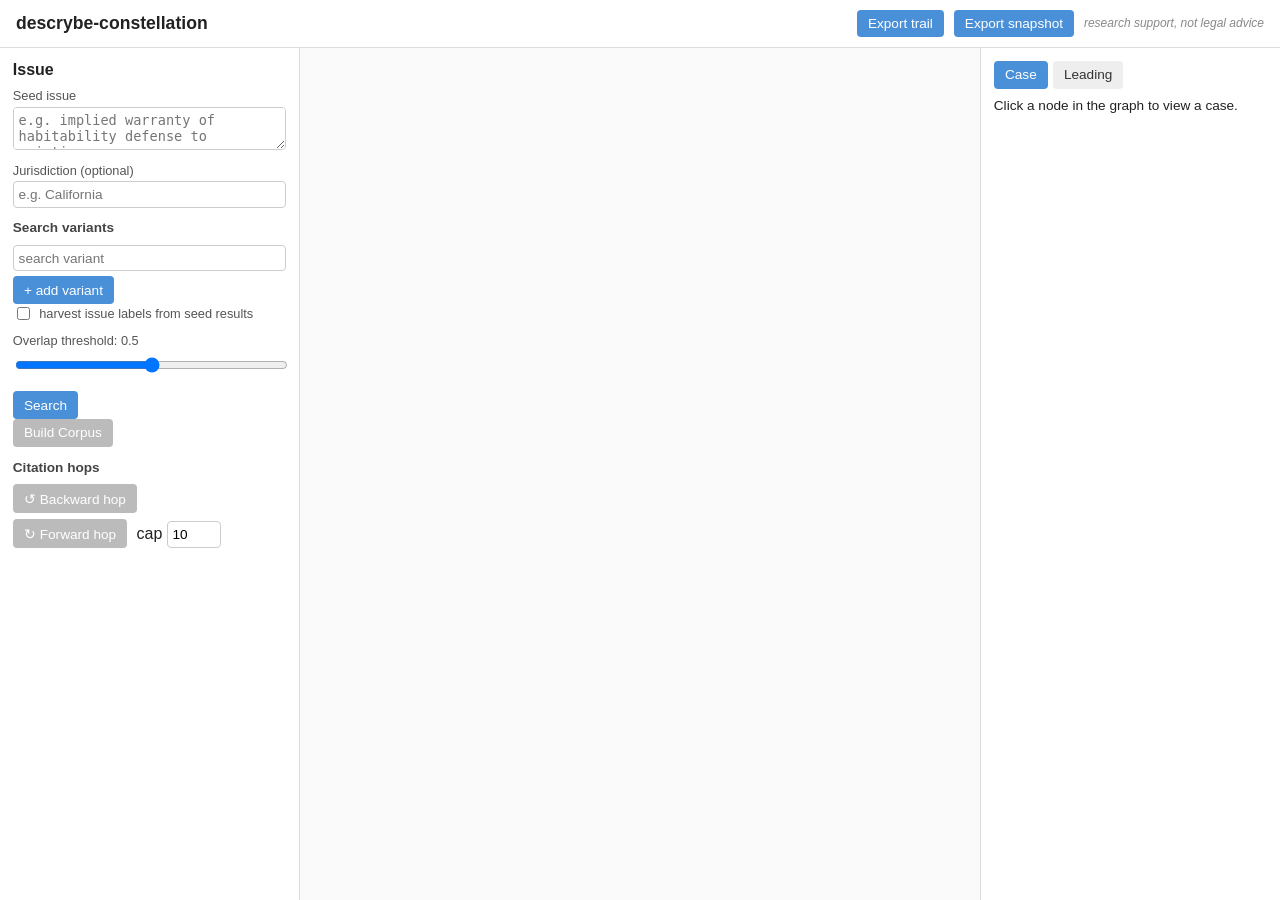
==== static/index.html @ 6dfc7952 "web: FastAPI app + Cytoscape UI over the corpus engine Adds the web-app layer on top of the finished" ====
<!doctype html>
<html>
<head>
<meta charset="utf-8">
<title>descrybe-constellation</title>
<link rel="stylesheet" href="/static/style.css">
</head>
<body>
<header id="app-header">
  <h1>descrybe-constellation</h1>
  <div class="header-actions">
    <button id="export-trail">Export trail</button>
    <button id="export-snapshot">Export snapshot</button>
    <span class="note">research support, not legal advice</span>
  </div>
</header>

<main>
  <section id="pane-left">
    <h2>Issue</h2>
    <label>Seed issue
      <textarea id="seed" rows="2" placeholder="e.g. implied warranty of habitability defense to eviction"></textarea>
    </label>
    <label>Jurisdiction (optional)
      <input id="jurisdiction" type="text" placeholder="e.g. California">
    </label>

    <div id="variants">
      <h3>Search variants</h3>
      <div id="variant-list"></div>
      <button id="add-variant" type="button">+ add variant</button>
    </div>

    <label class="checkbox-row">
      <input id="harvest-labels" type="checkbox">
      harvest issue labels from seed results
    </label>

    <label>Overlap threshold: <span id="threshold-value">0.5</span>
      <input id="threshold" type="range" min="0" max="1" step="0.05" value="0.5">
    </label>

    <button id="search-btn" type="button">Search</button>

    <div id="clusters"></div>

    <button id="build-corpus-btn" type="button" disabled>Build Corpus</button>

    <div id="hop-controls">
      <h3>Citation hops</h3>
      <button id="hop-backward" type="button" disabled>&#8634; Backward hop</button>
      <div>
        <button id="hop-forward" type="button" disabled>&#8635; Forward hop</button>
        cap <input id="forward-cap" type="number" min="1" value="10" style="width:4em">
      </div>
      <div id="calls-hint" class="hint"></div>
    </div>

    <div id="status-line" class="status"></div>
  </section>

  <section id="pane-center">
    <div id="cy"></div>
  </section>

  <section id="pane-right">
    <div class="tabs">
      <button class="tab-btn active" data-tab="case">Case</button>
      <button class="tab-btn" data-tab="leading">Leading</button>
    </div>

    <div id="tab-case" class="tab-panel active">
      <div id="case-empty">Click a node in the graph to view a case.</div>
      <div id="case-card" style="display:none">
        <h3 id="case-name"></h3>
        <div id="case-meta"></div>
        <div id="case-numbers"></div>
        <div id="case-treatment"></div>
        <details id="case-summary-wrap">
          <summary><span class="tag">[Descrybe]</span> Summary</summary>
          <div id="case-summary"></div>
        </details>
        <div id="case-status"></div>
        <div class="focus-row">
          <input id="focus-input" type="text" placeholder="focus a passage on...">
          <button id="focus-btn" type="button">Get passage</button>
        </div>
        <div id="case-passage"></div>
      </div>
    </div>

    <div id="tab-leading" class="tab-panel">
      <h3>Ranked top</h3>
      <table id="ranked-table">
        <thead><tr><th>cited-by</th><th>searches</th><th>court wt</th><th>name</th><th>date</th></tr></thead>
        <tbody></tbody>
      </table>
      <h3>Foundational candidates</h3>
      <ul id="foundational-list"></ul>
    </div>
  </section>
</main>

<script src="/vendor/cytoscape.min.js"></script>
<script src="/static/app.js"></script>
</body>
</html>
---- static/style.css ----
* { box-sizing: border-box; }

body {
  margin: 0;
  font-family: -apple-system, BlinkMacSystemFont, "Segoe UI", Helvetica, Arial, sans-serif;
  background: #fafafa;
  color: #222;
  height: 100vh;
  display: flex;
  flex-direction: column;
}

#app-header {
  display: flex;
  align-items: center;
  justify-content: space-between;
  padding: 0.6rem 1rem;
  background: #fff;
  border-bottom: 1px solid #ddd;
}

#app-header h1 { font-size: 1.1rem; margin: 0; }

.header-actions { display: flex; align-items: center; gap: 0.6rem; }

.note { color: #888; font-size: 0.75rem; font-style: italic; }

button {
  background: #4a90d9;
  color: #fff;
  border: none;
  border-radius: 4px;
  padding: 0.4rem 0.7rem;
  font-size: 0.85rem;
  cursor: pointer;
}

button:disabled { background: #bbb; cursor: default; }

button:hover:not(:disabled) { background: #3a7bc0; }

main {
  flex: 1;
  display: flex;
  min-height: 0;
}

#pane-left, #pane-right {
  width: 300px;
  flex-shrink: 0;
  overflow-y: auto;
  padding: 0.8rem;
  background: #fff;
  border-right: 1px solid #ddd;
}

#pane-right { border-right: none; border-left: 1px solid #ddd; }

#pane-center { flex: 1; position: relative; }

#cy { position: absolute; inset: 0; }

label { display: block; font-size: 0.8rem; color: #555; margin-bottom: 0.6rem; }

input, textarea {
  width: 100%;
  font-size: 0.85rem;
  padding: 0.3rem;
  border: 1px solid #ccc;
  border-radius: 4px;
  margin-top: 0.2rem;
}

.checkbox-row { display: flex; align-items: center; gap: 0.4rem; }
.checkbox-row input { width: auto; }

h2 { font-size: 1rem; margin: 0 0 0.6rem; }
h3 { font-size: 0.85rem; margin: 0.8rem 0 0.4rem; color: #444; }

#variant-list input { margin-bottom: 0.3rem; }

.chip {
  display: inline-block;
  margin: 0.15rem;
  padding: 0.25rem 0.55rem;
  border-radius: 12px;
  font-size: 0.75rem;
  cursor: pointer;
  border: 1px solid #4a90d9;
}

.chip.included { background: #4a90d9; color: #fff; }
.chip.excluded { background: #fff; color: #4a90d9; }

.status { font-size: 0.75rem; color: #a05; margin-top: 0.6rem; white-space: pre-wrap; }
.hint { font-size: 0.75rem; color: #888; margin-top: 0.3rem; }

#hop-controls button { margin: 0.2rem 0.3rem 0.2rem 0; }

.tabs { display: flex; gap: 0.3rem; margin-bottom: 0.6rem; }
.tab-btn { background: #eee; color: #333; }
.tab-btn.active { background: #4a90d9; color: #fff; }
.tab-panel { display: none; font-size: 0.85rem; }
.tab-panel.active { display: block; }

.tag {
  display: inline-block;
  background: #eef;
  color: #446;
  font-size: 0.7rem;
  padding: 0.1rem 0.35rem;
  border-radius: 3px;
  margin-right: 0.3rem;
}

#case-meta, #case-numbers, #case-treatment, #case-status { font-size: 0.8rem; margin: 0.3rem 0; }

#case-summary { font-size: 0.8rem; max-height: 40vh; overflow-y: auto; white-space: pre-wrap; }

.focus-row { display: flex; gap: 0.3rem; margin-top: 0.6rem; }
.focus-row input { margin: 0; }

#case-passage { font-size: 0.8rem; margin-top: 0.4rem; white-space: pre-wrap; }

table { width: 100%; border-collapse: collapse; font-size: 0.75rem; }
th, td { text-align: left; padding: 0.2rem 0.3rem; border-bottom: 1px solid #eee; }
tr.row-clickable { cursor: pointer; }
tr.row-clickable:hover { background: #f0f6ff; }

#foundational-list { font-size: 0.78rem; padding-left: 1.1rem; }
#foundational-list li { cursor: pointer; margin-bottom: 0.2rem; }
#foundational-list li:hover { color: #4a90d9; }
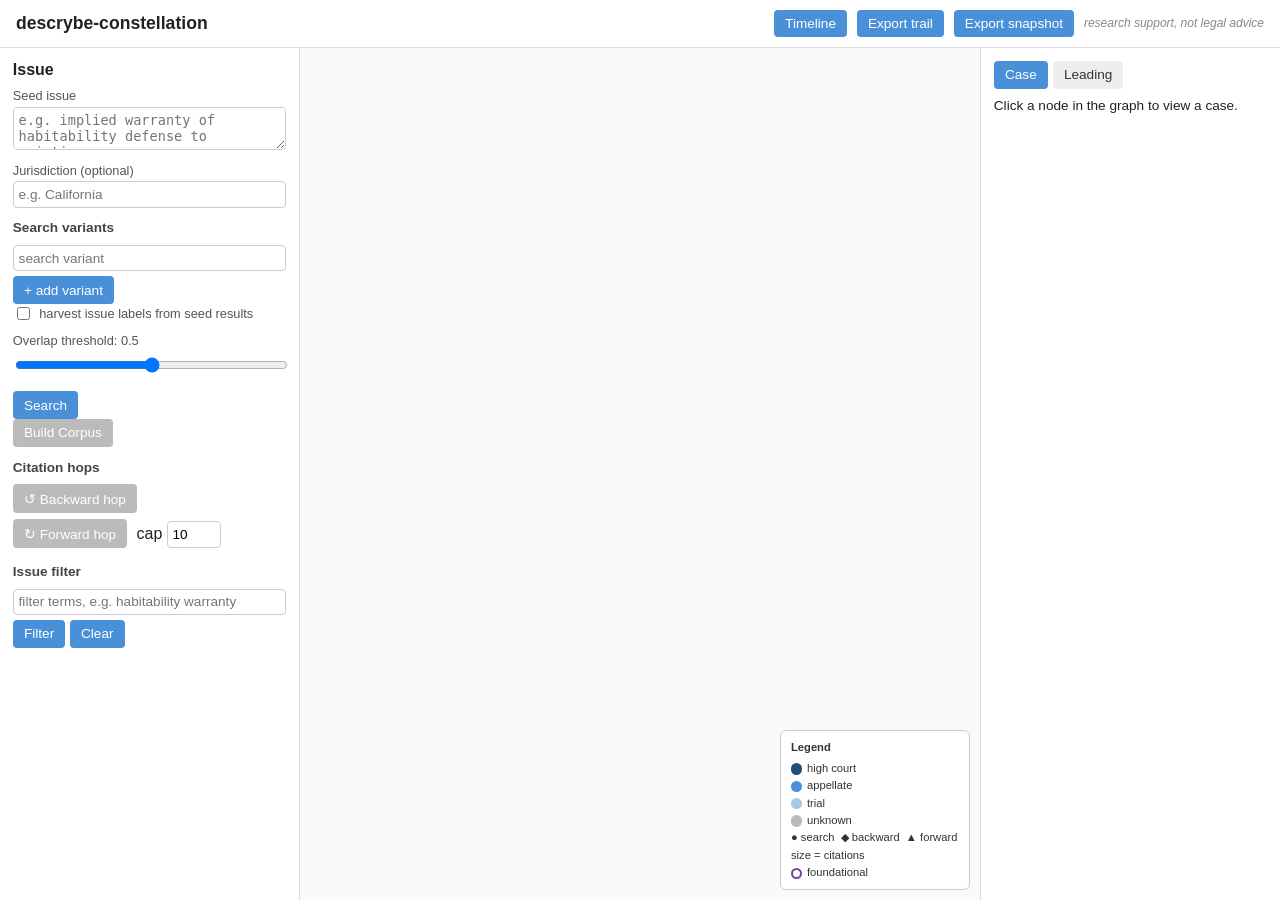
==== commit bf06faa2: "Add court-level/citation-count encoding, timeline layout, issue filter Court backfill (cl.court_of_c" ====
--- a/static/index.html
+++ b/static/index.html
@@ -9,6 +9,7 @@
 <header id="app-header">
   <h1>descrybe-constellation</h1>
   <div class="header-actions">
+    <button id="layout-toggle" type="button">Timeline</button>
     <button id="export-trail">Export trail</button>
     <button id="export-snapshot">Export snapshot</button>
     <span class="note">research support, not legal advice</span>
@@ -56,11 +57,32 @@
       <div id="calls-hint" class="hint"></div>
     </div>
 
+    <div id="issue-filter">
+      <h3>Issue filter</h3>
+      <input id="issue-filter-input" type="text" placeholder="filter terms, e.g. habitability warranty">
+      <div>
+        <button id="issue-filter-btn" type="button">Filter</button>
+        <button id="issue-filter-clear" type="button">Clear</button>
+      </div>
+      <div id="issue-filter-status" class="hint"></div>
+    </div>
+
     <div id="status-line" class="status"></div>
   </section>
 
   <section id="pane-center">
     <div id="cy"></div>
+    <div id="timeline-axis"></div>
+    <div id="legend">
+      <div class="legend-title">Legend</div>
+      <div><span class="legend-swatch" style="background:#1f4e79"></span>high court</div>
+      <div><span class="legend-swatch" style="background:#4a90d9"></span>appellate</div>
+      <div><span class="legend-swatch" style="background:#a7c7e7"></span>trial</div>
+      <div><span class="legend-swatch" style="background:#bbb"></span>unknown</div>
+      <div>&#9679; search &nbsp;&#9670; backward &nbsp;&#9650; forward</div>
+      <div>size = citations</div>
+      <div><span class="legend-ring"></span>foundational</div>
+    </div>
   </section>
 
   <section id="pane-right">
--- a/static/style.css
+++ b/static/style.css
@@ -130,3 +130,69 @@
 #foundational-list { font-size: 0.78rem; padding-left: 1.1rem; }
 #foundational-list li { cursor: pointer; margin-bottom: 0.2rem; }
 #foundational-list li:hover { color: #4a90d9; }
+
+#issue-filter { margin-top: 0.8rem; }
+#issue-filter input { margin-bottom: 0.3rem; }
+#issue-filter-status { font-size: 0.75rem; color: #444; margin-top: 0.2rem; }
+
+#legend {
+  position: absolute;
+  right: 0.6rem;
+  bottom: 0.6rem;
+  width: 190px;
+  background: rgba(255, 255, 255, 0.92);
+  border: 1px solid #ccc;
+  border-radius: 6px;
+  padding: 0.5rem 0.6rem;
+  font-size: 0.7rem;
+  color: #333;
+  line-height: 1.55;
+  z-index: 5;
+  pointer-events: none;
+}
+
+.legend-title { font-weight: 600; margin-bottom: 0.2rem; }
+
+.legend-swatch {
+  display: inline-block;
+  width: 0.7rem;
+  height: 0.7rem;
+  border-radius: 50%;
+  margin-right: 0.3rem;
+  vertical-align: middle;
+}
+
+.legend-ring {
+  display: inline-block;
+  width: 0.7rem;
+  height: 0.7rem;
+  border-radius: 50%;
+  border: 2px solid #7b3fa0;
+  margin-right: 0.3rem;
+  vertical-align: middle;
+}
+
+#timeline-axis {
+  position: absolute;
+  inset: 0;
+  pointer-events: none;
+  display: none;
+}
+
+.year-tick {
+  position: absolute;
+  bottom: 4px;
+  transform: translateX(-50%);
+  font-size: 0.65rem;
+  color: #666;
+}
+
+.lane-label {
+  position: absolute;
+  left: 4px;
+  font-size: 0.7rem;
+  color: #666;
+  text-transform: capitalize;
+  background: rgba(255, 255, 255, 0.7);
+  padding: 0 0.2rem;
+}
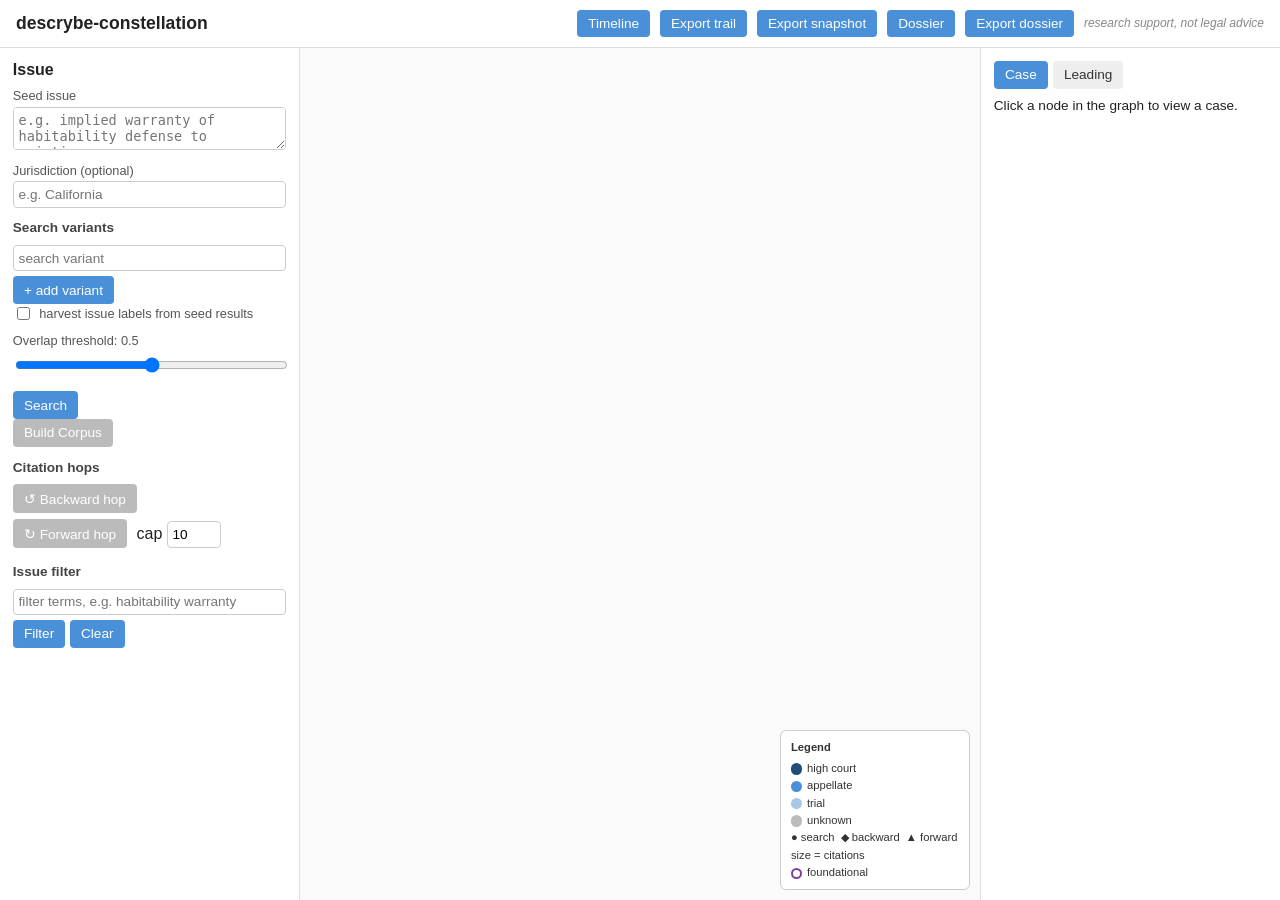
==== commit 7f6b6b65: "Add issue dossier view and export Descrybe's MCP surface has no issue-level object -- only per-case " ====
--- a/static/index.html
+++ b/static/index.html
@@ -12,6 +12,8 @@
     <button id="layout-toggle" type="button">Timeline</button>
     <button id="export-trail">Export trail</button>
     <button id="export-snapshot">Export snapshot</button>
+    <button id="view-dossier">Dossier</button>
+    <button id="export-dossier">Export dossier</button>
     <span class="note">research support, not legal advice</span>
   </div>
 </header>
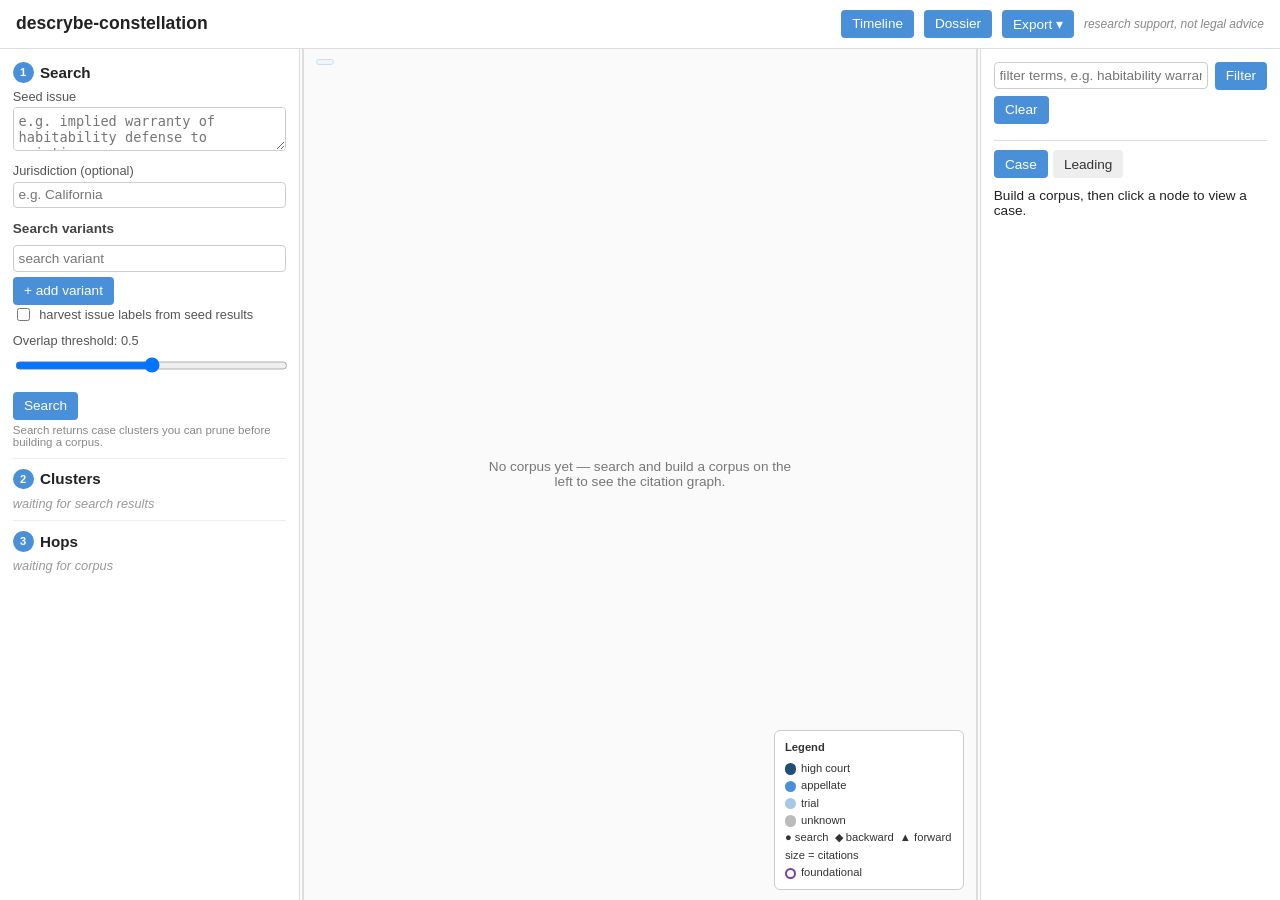
==== commit 77ca7643: "feat(ui): filter bar, resizable panes, staged flow, export menu, empty states Phase 1 of the UX pass" ====
--- a/static/index.html
+++ b/static/index.html
@@ -10,71 +10,85 @@
   <h1>descrybe-constellation</h1>
   <div class="header-actions">
     <button id="layout-toggle" type="button">Timeline</button>
-    <button id="export-trail">Export trail</button>
-    <button id="export-snapshot">Export snapshot</button>
     <button id="view-dossier">Dossier</button>
-    <button id="export-dossier">Export dossier</button>
+    <div class="dropdown" id="export-dropdown">
+      <button id="export-toggle" type="button" aria-haspopup="true" aria-expanded="false">Export &#9662;</button>
+      <div id="export-menu" class="dropdown-menu" hidden>
+        <button id="export-trail" type="button">Export trail</button>
+        <button id="export-snapshot" type="button">Export snapshot</button>
+        <button id="export-dossier" type="button">Export dossier</button>
+      </div>
+    </div>
     <span class="note">research support, not legal advice</span>
   </div>
 </header>
 
 <main>
   <section id="pane-left">
-    <h2>Issue</h2>
-    <label>Seed issue
-      <textarea id="seed" rows="2" placeholder="e.g. implied warranty of habitability defense to eviction"></textarea>
-    </label>
-    <label>Jurisdiction (optional)
-      <input id="jurisdiction" type="text" placeholder="e.g. California">
-    </label>
+    <section id="stage-1" class="stage stage-expanded">
+      <h2 class="stage-header"><span class="stage-num">1</span> Search</h2>
+      <label>Seed issue
+        <textarea id="seed" rows="2" placeholder="e.g. implied warranty of habitability defense to eviction"></textarea>
+      </label>
+      <label>Jurisdiction (optional)
+        <input id="jurisdiction" type="text" placeholder="e.g. California">
+      </label>
 
-    <div id="variants">
-      <h3>Search variants</h3>
-      <div id="variant-list"></div>
-      <button id="add-variant" type="button">+ add variant</button>
-    </div>
+      <div id="variants">
+        <h3>Search variants</h3>
+        <div id="variant-list"></div>
+        <button id="add-variant" type="button">+ add variant</button>
+      </div>
 
-    <label class="checkbox-row">
-      <input id="harvest-labels" type="checkbox">
-      harvest issue labels from seed results
-    </label>
+      <label class="checkbox-row">
+        <input id="harvest-labels" type="checkbox">
+        harvest issue labels from seed results
+      </label>
 
-    <label>Overlap threshold: <span id="threshold-value">0.5</span>
-      <input id="threshold" type="range" min="0" max="1" step="0.05" value="0.5">
-    </label>
+      <label>Overlap threshold: <span id="threshold-value">0.5</span>
+        <input id="threshold" type="range" min="0" max="1" step="0.05" value="0.5">
+      </label>
 
-    <button id="search-btn" type="button">Search</button>
+      <button id="search-btn" type="button">Search</button>
+      <div class="empty-hint">Search returns case clusters you can prune before building a corpus.</div>
+    </section>
 
-    <div id="clusters"></div>
+    <section id="stage-2" class="stage">
+      <h2 class="stage-header"><span class="stage-num">2</span> Clusters</h2>
+      <div class="stage-waiting" id="stage-2-waiting">waiting for search results</div>
+      <div class="stage-body" id="stage-2-body" style="display:none">
+        <div id="clusters"></div>
+        <button id="build-corpus-btn" type="button" disabled>Build Corpus</button>
+      </div>
+    </section>
 
-    <button id="build-corpus-btn" type="button" disabled>Build Corpus</button>
-
-    <div id="hop-controls">
-      <h3>Citation hops</h3>
-      <button id="hop-backward" type="button" disabled>&#8634; Backward hop</button>
-      <div>
-        <button id="hop-forward" type="button" disabled>&#8635; Forward hop</button>
-        cap <input id="forward-cap" type="number" min="1" value="10" style="width:4em">
+    <section id="stage-3" class="stage">
+      <h2 class="stage-header"><span class="stage-num">3</span> Hops</h2>
+      <div class="stage-waiting" id="stage-3-waiting">waiting for corpus</div>
+      <div class="stage-body" id="stage-3-body" style="display:none">
+        <div id="hop-controls">
+          <button id="hop-backward" type="button" disabled>&#8634; Backward hop</button>
+          <div>
+            <button id="hop-forward" type="button" disabled>&#8635; Forward hop</button>
+            cap <input id="forward-cap" type="number" min="1" value="10" style="width:4em">
+          </div>
+          <div id="calls-hint" class="hint"></div>
+        </div>
       </div>
-      <div id="calls-hint" class="hint"></div>
-    </div>
-
-    <div id="issue-filter">
-      <h3>Issue filter</h3>
-      <input id="issue-filter-input" type="text" placeholder="filter terms, e.g. habitability warranty">
-      <div>
-        <button id="issue-filter-btn" type="button">Filter</button>
-        <button id="issue-filter-clear" type="button">Clear</button>
-      </div>
-      <div id="issue-filter-status" class="hint"></div>
-    </div>
+    </section>
 
     <div id="status-line" class="status"></div>
   </section>
 
+  <div class="resize-handle" id="resize-left" data-target="left" title="drag to resize"></div>
+
   <section id="pane-center">
     <div id="cy"></div>
     <div id="timeline-axis"></div>
+    <div id="graph-match-badge" class="match-badge" hidden></div>
+    <div id="graph-empty" class="pane-empty">
+      <p>No corpus yet &mdash; search and build a corpus on the left to see the citation graph.</p>
+    </div>
     <div id="legend">
       <div class="legend-title">Legend</div>
       <div><span class="legend-swatch" style="background:#1f4e79"></span>high court</div>
@@ -87,14 +101,23 @@
     </div>
   </section>
 
+  <div class="resize-handle" id="resize-right" data-target="right" title="drag to resize"></div>
+
   <section id="pane-right">
+    <div id="filter-bar">
+      <input id="issue-filter-input" type="text" placeholder="filter terms, e.g. habitability warranty">
+      <button id="issue-filter-btn" type="button">Filter</button>
+      <button id="issue-filter-clear" type="button">Clear</button>
+      <span id="issue-filter-status" class="filter-status"></span>
+    </div>
+
     <div class="tabs">
       <button class="tab-btn active" data-tab="case">Case</button>
       <button class="tab-btn" data-tab="leading">Leading</button>
     </div>
 
     <div id="tab-case" class="tab-panel active">
-      <div id="case-empty">Click a node in the graph to view a case.</div>
+      <div id="case-empty">Build a corpus, then click a node to view a case.</div>
       <div id="case-card" style="display:none">
         <h3 id="case-name"></h3>
         <div id="case-meta"></div>
@@ -114,13 +137,17 @@
     </div>
 
     <div id="tab-leading" class="tab-panel">
-      <h3>Ranked top</h3>
-      <table id="ranked-table">
-        <thead><tr><th>cited-by</th><th>searches</th><th>court wt</th><th>name</th><th>date</th></tr></thead>
-        <tbody></tbody>
-      </table>
-      <h3>Foundational candidates</h3>
-      <ul id="foundational-list"></ul>
+      <div id="leading-empty" class="pane-empty pane-empty-inline">Leading and foundational cases will appear here once you build a corpus.</div>
+      <div id="leading-body" style="display:none">
+        <div id="leading-match-badge" class="match-badge" hidden></div>
+        <h3>Ranked top</h3>
+        <table id="ranked-table">
+          <thead><tr><th>cited-by</th><th>searches</th><th>court wt</th><th>name</th><th>date</th></tr></thead>
+          <tbody></tbody>
+        </table>
+        <h3>Foundational candidates</h3>
+        <ul id="foundational-list"></ul>
+      </div>
     </div>
   </section>
 </main>
--- a/static/style.css
+++ b/static/style.css
@@ -24,6 +24,36 @@
 .header-actions { display: flex; align-items: center; gap: 0.6rem; }
 
 .note { color: #888; font-size: 0.75rem; font-style: italic; }
+
+.dropdown { position: relative; display: inline-block; }
+
+.dropdown-menu {
+  position: absolute;
+  top: calc(100% + 0.3rem);
+  right: 0;
+  background: #fff;
+  border: 1px solid #ccc;
+  border-radius: 6px;
+  box-shadow: 0 2px 8px rgba(0, 0, 0, 0.15);
+  padding: 0.3rem;
+  display: flex;
+  flex-direction: column;
+  gap: 0.2rem;
+  z-index: 20;
+  min-width: 160px;
+}
+
+.dropdown-menu[hidden] { display: none; }
+
+.dropdown-menu button {
+  background: none;
+  color: #333;
+  text-align: left;
+  padding: 0.35rem 0.5rem;
+  border-radius: 4px;
+}
+
+.dropdown-menu button:hover { background: #f0f6ff; color: #4a90d9; }
 
 button {
   background: #4a90d9;
@@ -47,6 +77,7 @@
 
 #pane-left, #pane-right {
   width: 300px;
+  min-width: 0;
   flex-shrink: 0;
   overflow-y: auto;
   padding: 0.8rem;
@@ -56,9 +87,30 @@
 
 #pane-right { border-right: none; border-left: 1px solid #ddd; }
 
-#pane-center { flex: 1; position: relative; }
+#pane-center { flex: 1; min-width: 0; position: relative; }
 
 #cy { position: absolute; inset: 0; }
+
+.resize-handle {
+  flex-shrink: 0;
+  width: 6px;
+  cursor: col-resize;
+  background: transparent;
+  position: relative;
+}
+
+.resize-handle::after {
+  content: "";
+  position: absolute;
+  top: 0;
+  bottom: 0;
+  left: 2px;
+  width: 2px;
+  background: #ddd;
+}
+
+.resize-handle:hover::after,
+.resize-handle.dragging::after { background: #4a90d9; }
 
 label { display: block; font-size: 0.8rem; color: #555; margin-bottom: 0.6rem; }
 
@@ -131,9 +183,110 @@
 #foundational-list li { cursor: pointer; margin-bottom: 0.2rem; }
 #foundational-list li:hover { color: #4a90d9; }
 
-#issue-filter { margin-top: 0.8rem; }
-#issue-filter input { margin-bottom: 0.3rem; }
-#issue-filter-status { font-size: 0.75rem; color: #444; margin-top: 0.2rem; }
+/* Same dimming treatment as the graph's issue filter (.dim on cytoscape
+   elements, opacity 0.12) applied to the DOM-rendered Leading tab rows. */
+#ranked-table tr.dim, #foundational-list li.dim { opacity: 0.12; }
+
+.stage {
+  border-top: 1px solid #eee;
+  padding-top: 0.6rem;
+  margin-top: 0.6rem;
+}
+
+.stage:first-child { border-top: none; padding-top: 0; margin-top: 0; }
+
+.stage-header {
+  font-size: 0.95rem;
+  margin: 0 0 0.4rem;
+  display: flex;
+  align-items: center;
+  gap: 0.4rem;
+}
+
+.stage-num {
+  display: inline-flex;
+  align-items: center;
+  justify-content: center;
+  width: 1.3rem;
+  height: 1.3rem;
+  border-radius: 50%;
+  background: #4a90d9;
+  color: #fff;
+  font-size: 0.7rem;
+  font-weight: 600;
+}
+
+.stage-waiting { font-size: 0.8rem; color: #999; font-style: italic; }
+
+.empty-hint { font-size: 0.72rem; color: #888; margin-top: 0.3rem; }
+
+#filter-bar {
+  display: flex;
+  flex-wrap: wrap;
+  align-items: center;
+  gap: 0.4rem;
+  padding-bottom: 0.6rem;
+  margin-bottom: 0.6rem;
+  border-bottom: 1px solid #ddd;
+}
+
+#filter-bar input {
+  flex: 1 1 140px;
+  width: auto;
+  margin-top: 0;
+}
+
+.filter-status {
+  font-size: 0.8rem;
+  font-weight: 600;
+  color: #444;
+  flex-basis: 100%;
+}
+
+.filter-status.neutral { font-weight: 400; color: #888; }
+
+.match-badge {
+  display: inline-block;
+  font-size: 0.75rem;
+  font-weight: 600;
+  color: #444;
+  background: #eef4fc;
+  border: 1px solid #cddcf0;
+  border-radius: 10px;
+  padding: 0.15rem 0.5rem;
+}
+
+#graph-match-badge {
+  position: absolute;
+  left: 0.6rem;
+  top: 0.6rem;
+  z-index: 6;
+  background: rgba(238, 244, 252, 0.92);
+}
+
+#leading-match-badge { margin-bottom: 0.5rem; }
+
+.pane-empty {
+  color: #777;
+  font-size: 0.85rem;
+  padding: 1rem;
+}
+
+#graph-empty {
+  position: absolute;
+  inset: 0;
+  display: flex;
+  flex-direction: column;
+  align-items: center;
+  justify-content: center;
+  text-align: center;
+  gap: 0.6rem;
+  pointer-events: none;
+}
+
+#graph-empty p { max-width: 320px; margin: 0; }
+
+.pane-empty-inline { padding: 0.6rem 0; }
 
 #legend {
   position: absolute;
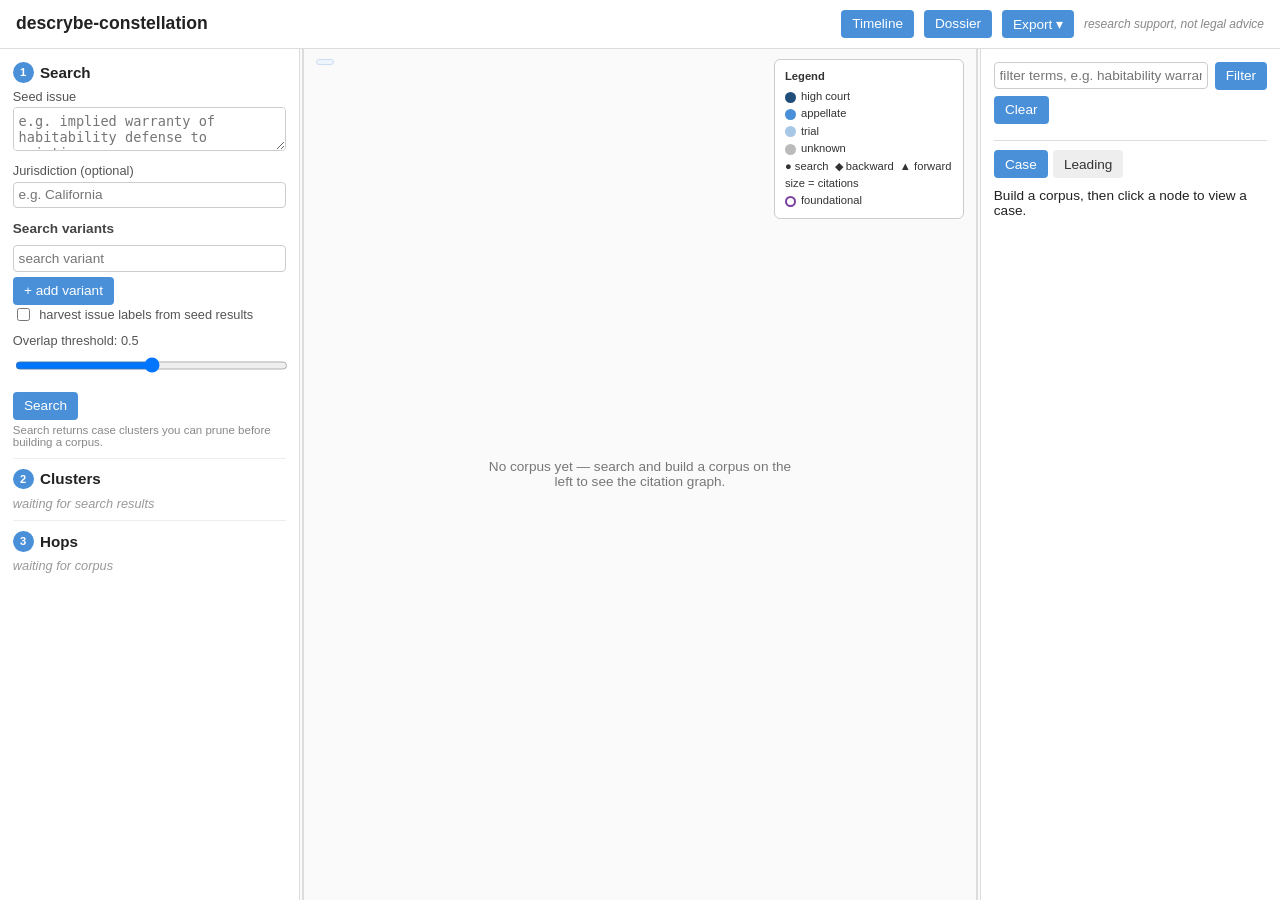
==== commit 6b87b291: "feat(reader): case-reader frontend view Add static/reader.js: "Read case" swaps the Case tab's card " ====
--- a/static/index.html
+++ b/static/index.html
@@ -123,6 +123,9 @@
         <div id="case-meta"></div>
         <div id="case-numbers"></div>
         <div id="case-treatment"></div>
+        <div class="case-actions">
+          <button id="read-case-btn" type="button">Read case</button>
+        </div>
         <details id="case-summary-wrap">
           <summary><span class="tag">[Descrybe]</span> Summary</summary>
           <div id="case-summary"></div>
@@ -133,6 +136,24 @@
           <button id="focus-btn" type="button">Get passage</button>
         </div>
         <div id="case-passage"></div>
+      </div>
+
+      <div id="case-reader" style="display:none">
+        <div id="reader-header">
+          <button id="reader-back" type="button">&larr; back to card</button>
+          <span id="reader-case-name"></span>
+          <button id="reader-pdf-btn" type="button">Open official PDF</button>
+          <span id="reader-passage-counter" class="reader-counter"></span>
+          <button id="reader-prev" type="button" title="previous passage">&uarr;</button>
+          <button id="reader-next" type="button" title="next passage">&darr;</button>
+        </div>
+        <div id="reader-scroll">
+          <div id="reader-content">
+            <div id="reader-unanchored"></div>
+            <div id="reader-body"></div>
+          </div>
+          <div id="reader-gutter"></div>
+        </div>
       </div>
     </div>
 
@@ -154,5 +175,6 @@
 
 <script src="/vendor/cytoscape.min.js"></script>
 <script src="/static/app.js"></script>
+<script src="/static/reader.js"></script>
 </body>
 </html>
--- a/static/style.css
+++ b/static/style.css
@@ -289,9 +289,11 @@
 .pane-empty-inline { padding: 0.6rem 0; }
 
 #legend {
+  /* top-right: the bottom edge belongs to the timeline's year ticks and the
+     left edge to its lane labels */
   position: absolute;
   right: 0.6rem;
-  bottom: 0.6rem;
+  top: 0.6rem;
   width: 190px;
   background: rgba(255, 255, 255, 0.92);
   border: 1px solid #ccc;
@@ -349,3 +351,121 @@
   background: rgba(255, 255, 255, 0.7);
   padding: 0 0.2rem;
 }
+
+/* ------------------------------------------------------ case reader (Phase 3) */
+
+.case-actions { margin: 0.4rem 0; }
+
+#case-reader {
+  display: flex;
+  flex-direction: column;
+  gap: 0.4rem;
+  font-size: 0.85rem;
+}
+
+#reader-header {
+  display: flex;
+  align-items: center;
+  flex-wrap: wrap;
+  gap: 0.4rem;
+  padding-bottom: 0.5rem;
+  border-bottom: 1px solid #ddd;
+}
+
+#reader-header button { font-size: 0.75rem; padding: 0.3rem 0.55rem; }
+
+#reader-case-name {
+  font-weight: 600;
+  flex: 1 1 auto;
+  min-width: 0;
+  overflow: hidden;
+  text-overflow: ellipsis;
+  white-space: nowrap;
+}
+
+.reader-counter { font-size: 0.75rem; color: #666; white-space: nowrap; }
+
+#reader-scroll {
+  position: relative;
+  display: flex;
+  max-height: 65vh;
+  overflow-y: auto;
+  border: 1px solid #eee;
+  border-radius: 4px;
+}
+
+#reader-content {
+  flex: 1;
+  min-width: 0;
+  padding: 0.6rem 0.9rem 0.6rem 0.6rem;
+}
+
+/* Thin scrollbar-gutter overlay (browser find-in-page tick-bar pattern):
+   sticky + height:100% pins it to the visible height of #reader-scroll's
+   viewport rather than scrolling away with the content, so tick top:X% is a
+   proportional position along the *document*, placed on a track whose own
+   length never changes as you scroll -- same geometry as a real scrollbar. */
+#reader-gutter {
+  position: sticky;
+  top: 0;
+  align-self: flex-start;
+  height: 100%;
+  width: 10px;
+  flex-shrink: 0;
+  background: #f4f4f4;
+  border-left: 1px solid #eee;
+}
+
+.reader-tick {
+  position: absolute;
+  left: 1px;
+  right: 1px;
+  height: 3px;
+  background: #c9a227;
+  border-radius: 1px;
+  cursor: pointer;
+}
+
+.reader-tick:hover { background: #4a90d9; }
+
+#reader-body { font-size: 0.85rem; line-height: 1.55; }
+#reader-body p, #reader-body blockquote { margin: 0 0 0.8rem; }
+#reader-body blockquote { padding-left: 0.8rem; border-left: 2px solid #ddd; color: #444; }
+
+/* Exact-anchored hit: a real character span, so it gets a real highlight. */
+mark.passage-hit {
+  background: #fff2a8;
+  padding: 0 0.05rem;
+  border-radius: 2px;
+}
+
+/* Normalized/fuzzy-anchored: paragraph-level only (no fragile char offset),
+   so the whole paragraph is marked, visually distinct from an exact <mark>
+   so a reader can tell "this exact wording" from "this general area". */
+p.passage-para, blockquote.passage-para {
+  border-left: 3px solid #c9a227;
+  background: #fdf6df;
+  padding-left: 0.6rem;
+  margin-left: -0.6rem;
+  border-radius: 0 3px 3px 0;
+}
+
+@keyframes passage-pulse {
+  0% { box-shadow: 0 0 0 0 rgba(74, 144, 217, 0.55); }
+  100% { box-shadow: 0 0 0 8px rgba(74, 144, 217, 0); }
+}
+
+.passage-pulse { animation: passage-pulse 0.9s ease-out 1; }
+
+#reader-unanchored { margin-bottom: 0.6rem; }
+
+.nv-passage {
+  border: 1px solid #e3c3c3;
+  background: #fbeeee;
+  border-radius: 4px;
+  padding: 0.5rem 0.7rem;
+  margin: 0 0.9rem 0.5rem;
+}
+
+.nv-label { color: #a05; font-size: 0.78rem; font-style: italic; margin: 0 0 0.3rem; }
+.nv-text { font-size: 0.82rem; margin: 0; white-space: pre-wrap; }
